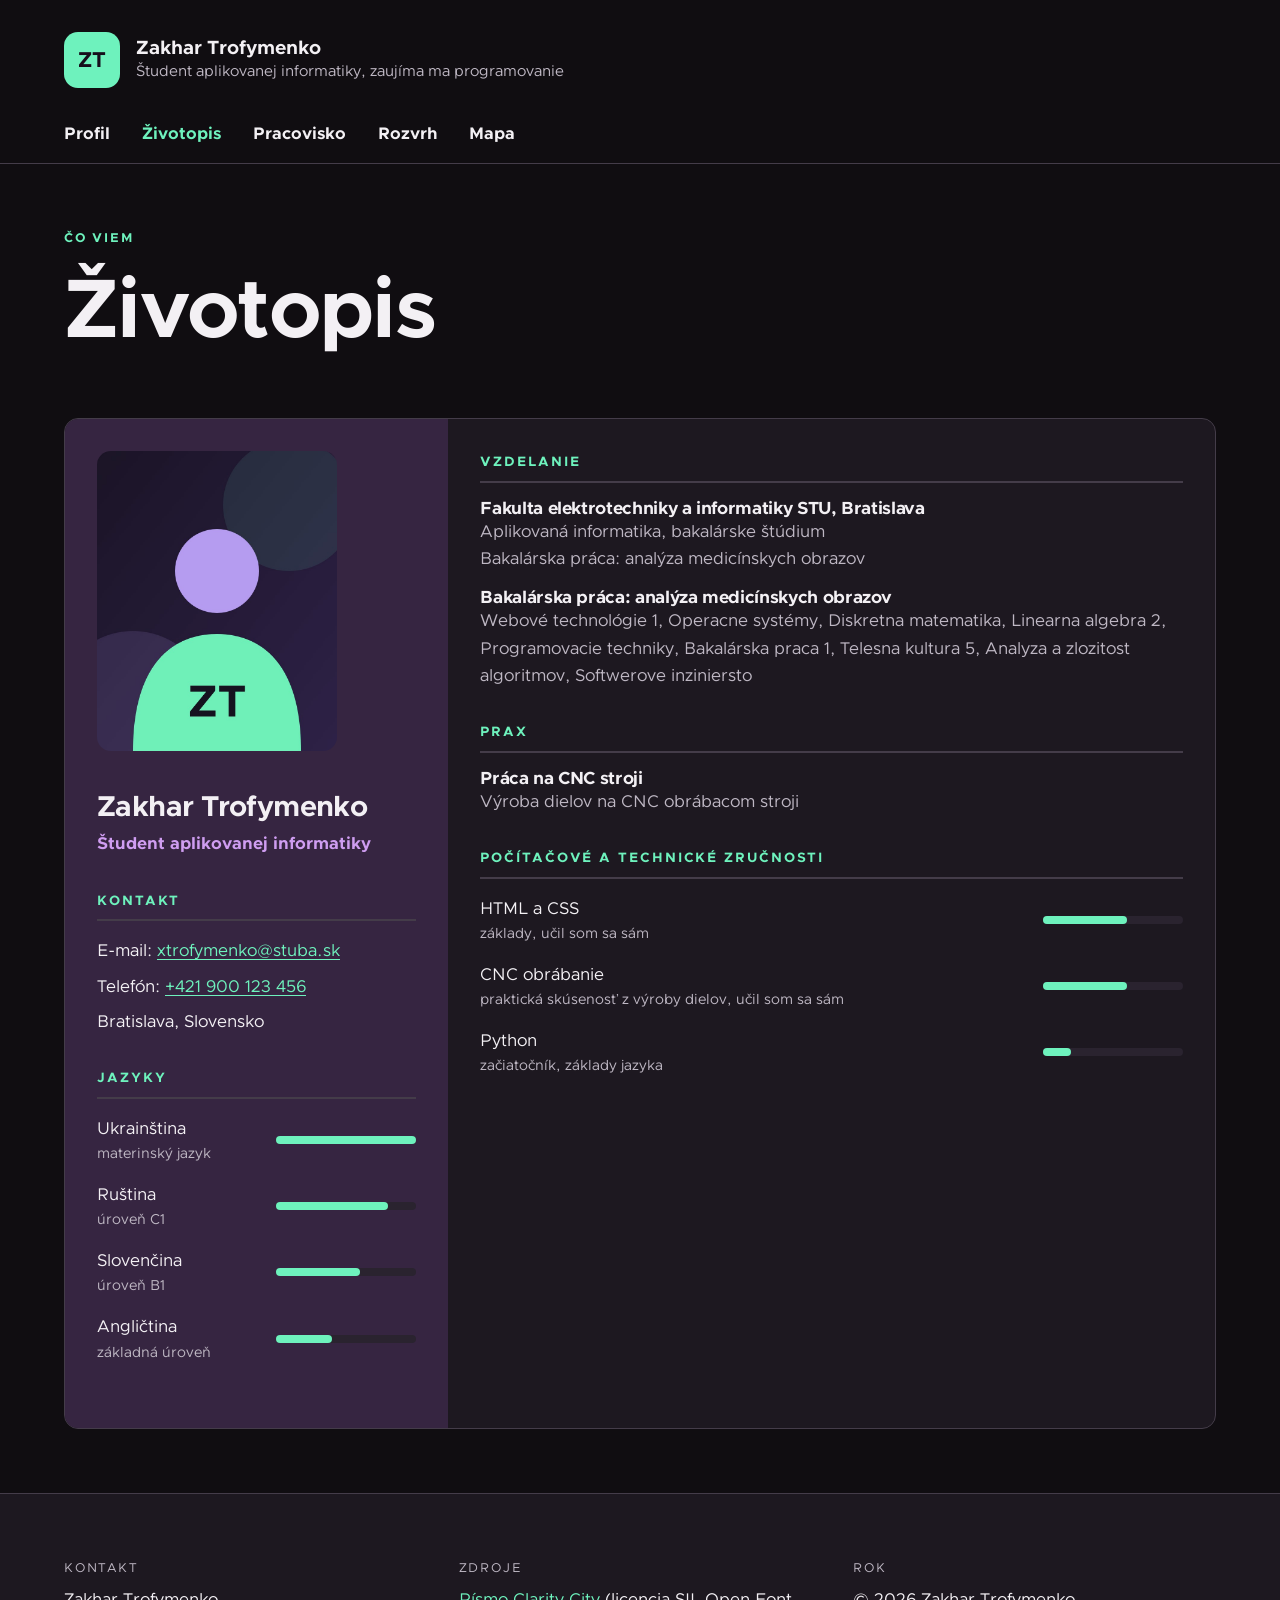
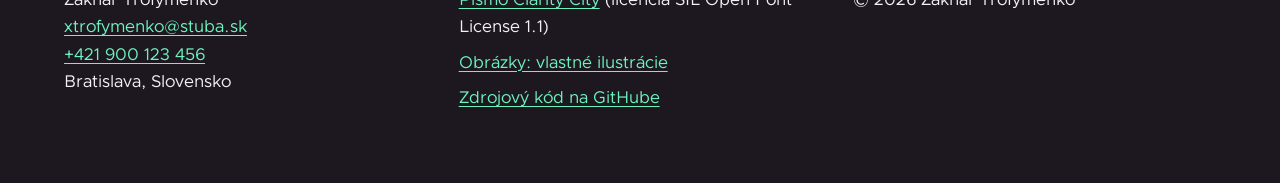
==== pages/cv.html @ 0d597a92 "Complete cv and styles" ====
<!DOCTYPE html>
<html lang="sk">
<head>
  <meta charset="UTF-8">
  <meta name="viewport" content="width=device-width, initial-scale=1.0">
  <title>Životopis | Zakhar Trofymenko</title>
  <meta name="description" content="Môj životopis: štúdium aplikovanej informatiky na FEI STU, skúsenosť s CNC obrábaním a zručnosti v HTML, CSS a Pythone.">
  <meta property="og:title" content="Životopis | Zakhar Trofymenko">
  <meta property="og:description" content="Môj životopis: štúdium aplikovanej informatiky na FEI STU, skúsenosť s CNC obrábaním a zručnosti v HTML, CSS a Pythone.">
  <meta property="og:image" content="../img/me.jpg">
  <link rel="icon" href="../favicon.ico">
  <link rel="stylesheet" href="../css/styles.css">
</head>
<body>
    <header class="header">
    <div class="container header__inner">
      <a href="../index.html" class="header__logo">ZT</a>
      <div>
        <p class="header__name">Zakhar Trofymenko</p>
        <p class="header__slogan">Študent aplikovanej informatiky, zaujíma ma programovanie</p>
      </div>
    </div>
  </header>
  <nav class="nav">
    <div class="container">
      <ul class="nav__list">
        <li class="nav__item">
          <a href="../index.html" class="nav__link">Profil</a>
        </li>
        <li class="nav__item">
          <a href="./pages/cv.html" class="nav__link" aria-current="page">Životopis</a>
        </li>
        <li class="nav__item">
          <a href="./pages/workspace.html" class="nav__link">Pracovisko</a>
        </li>
        <li class="nav__item">
          <a href="./pages/schedule.html" class="nav__link">Rozvrh</a>
        </li>
        <li class="nav__item">
          <a href="./pages/map.html" class="nav__link">Mapa</a>
        </li>
      </ul>
    </div>
  </nav>
  <main class="main">
    <div class="container">
      <div class="page-intro">
        <p class="eyebrow">Čo viem</p>
        <h1 class="page-title">Životopis</h1>
      </div>
      <section class="cv">
        <aside class="cv__side">
          <img src="../img/me.jpg" alt="Portrét Zakhara Trofymenka" class="cv__photo" width="800" height="1000">
          <h2 class="cv__name">Zakhar Trofymenko</h2>
          <p class="cv__role">Študent aplikovanej informatiky</p>
          <div class="cv__block">
            <p class="cv__heading eyebrow">Kontakt</p>
            <address class="cv__contact">
              <p>E-mail: <a href="mailto:xtrofymenko@stuba.sk">xtrofymenko@stuba.sk</a></p>
              <p>Telefón: <a href="tel:+421900123456">+421 900 123 456</a></p>
              <p>Bratislava, Slovensko</p>
            </address>
          </div>
          <div class="cv__block">
            <p class="cv__heading eyebrow">Jazyky</p>
            <div class="skill">
              <p class="skill__name">
                Ukrainština
                <span class="skill__note">materinský jazyk</span>
              </p>
              <div class="skill__bar level-5"></div>
            </div>
            <div class="skill">
              <p class="skill__name">
                Ruština
                <span class="skill__note">úroveň C1</span>
              </p>
              <div class="skill__bar level-4"></div>
            </div>
            <div class="skill">
              <p class="skill__name">
                Slovenčina
                <span class="skill__note">úroveň B1</span>
              </p>
              <div class="skill__bar level-3"></div>
            </div>
            <div class="skill">
              <p class="skill__name">
                Angličtina
                <span class="skill__note">základná úroveň</span>
              </p>
              <div class="skill__bar level-2"></div>
            </div>
          </div>
        </aside>
        <div class="cv__content">
          <div class="cv__block">
            <p class="cv__heading eyebrow">Vzdelanie</p>
            <div class="cv__entry">
              <h3 class="cv__entry-title">Fakulta elektrotechniky a informatiky STU, Bratislava</h3>
              <p class="cv__entry-meta">Aplikovaná informatika, bakalárske štúdium</p>
              <p class="cv__entry-meta">Bakalárska práca: analýza medicínskych obrazov</p>
            </div>
            <div class="cv__entry">
              <h3 class="cv__entry-title">Bakalárska práca: analýza medicínskych obrazov</h3>
              <p class="cv__entry-meta">Webové technológie 1, Operacne systémy, Diskretna matematika, Linearna algebra 2, Programovacie techniky, Bakalárska praca 1, Telesna kultura 5, Analyza a zlozitost algoritmov, Softwerove inziniersto</p>
            </div>
          </div>
          <div class="cv__block">
            <p class="cv__heading eyebrow">Prax</p>
            <div class="cv__entry">
              <h3 class="cv__entry-title">Práca na CNC stroji</h3>
              <p class="cv__entry-meta">Výroba dielov na CNC obrábacom stroji</p>
            </div>
          </div>
          <div class="cv__block">
            <p class="cv__heading eyebrow">Počítačové a technické zručnosti</p>
            <div class="skill">
              <p class="skill__name">
                HTML a CSS
                <span class="skill__note">základy, učil som sa sám</span>
              </p>
              <div class="skill__bar level-3"></div>
            </div>
            <div class="skill">
              <p class="skill__name">
                CNC obrábanie
                <span class="skill__note">praktická skúsenosť z výroby dielov, učil som sa sám</span>
              </p>
              <div class="skill__bar level-3"></div>
            </div>
            <div class="skill">
              <p class="skill__name">
                Python
                <span class="skill__note">začiatočník, základy jazyka</span>
              </p>
              <div class="skill__bar level-1"></div>
            </div>
          </div>
        </div>

      </section>
    </div>
  </main>
  <footer class="footer">
    <address class="footer__address container">
      <div>
        <p class="footer__title">Kontakt</p>
        <p>Zakhar Trofymenko</p>
        <a href="mailto:xtrofymenko@stuba.sk">xtrofymenko@stuba.sk</a>
        <a href="tel:+421900123456">+421 900 123 456</a>
        <p>Bratislava, Slovensko</p>
      </div>
      <div>
        <p class="footer__title">Zdroje</p>
        <ul class="footer__list">
          <li>
            <a href="https://fonts.google.com/specimen/Clarity+City" target="_blank" rel="noopener noreferrer">Písmo Clarity City</a> (licencia SIL Open Font License 1.1)
          </li>
          <li>
            <a href="https://github.com/ZaharTrofym/webte-zadanie1/tree/main/img" target="_blank" rel="noopener noreferrer">Obrázky: vlastné ilustrácie</a>
          </li>
          <li>
            <a href="https://github.com/ZaharTrofym/webte-zadanie1" target="_blank" rel="noopener noreferrer">Zdrojový kód na GitHube</a>
          </li>
        </ul> 
      </div>
      <div>
        <p class="footer__title">Rok</p>
        <p>© 2026 Zakhar Trofymenko</p>
      </div>
    </address>
  </footer>
</body>
</html>
---- css/styles.css ----
@font-face {
  font-family: "Clarity City";
  src: url("../fonts/clarity-city-v3-400.woff2") format("woff2");
  font-weight: 400;
  font-display: swap;
  unicode-range: U+0000-00FF, U+0131, U+0152-0153, U+02BB-02BC, U+02C6, U+02DA, U+02DC, U+2000-206F, U+20AC, U+2122, U+2191, U+2193, U+2212, U+2215, U+FEFF, U+FFFD;
}

@font-face {
  font-family: "Clarity City";
  src: url("../fonts/clarity-city-v3-700.woff2") format("woff2");
  font-weight: 700;
  font-display: swap;
  unicode-range: U+0000-00FF, U+0131, U+0152-0153, U+02BB-02BC, U+02C6, U+02DA, U+02DC, U+2000-206F, U+20AC, U+2122, U+2191, U+2193, U+2212, U+2215, U+FEFF, U+FFFD;
}

@font-face {
  font-family: "Clarity City";
  src: url("../fonts/clarity-city-v3-latin-ext-regular.woff2") format("woff2");
  font-weight: 400;
  font-display: swap;
  unicode-range: U+0100-02BA, U+02BD-02C5, U+02C7-02CC, U+02CE-02D7, U+02DD-02FF, U+0304, U+0308, U+0329, U+1D00-1DBF, U+1E00-1E9F, U+1EF2-1EFF, U+2020, U+20A0-20AB, U+20AD-20C0, U+2113, U+2C60-2C7F, U+A720-A7FF;
}

@font-face {
  font-family: "Clarity City";
  src: url("../fonts/clarity-city-v3-latin-ext-700.woff2") format("woff2");
  font-weight: 700;
  font-display: swap;
  unicode-range: U+0100-02BA, U+02BD-02C5, U+02C7-02CC, U+02CE-02D7, U+02DD-02FF, U+0304, U+0308, U+0329, U+1D00-1DBF, U+1E00-1E9F, U+1EF2-1EFF, U+2020, U+20A0-20AB, U+20AD-20C0, U+2113, U+2C60-2C7F, U+A720-A7FF;
}

:root {
  --hue: 276;
  --hue-primary: 156;
  --hue-accent: 15;

  --color-bg: hsl(var(--hue), 14%, 6%);
  --color-surface: hsl(var(--hue), 13%, 11%);
  --color-surface-alt: hsl(var(--hue), 14%, 16%);
  --color-surface-brand: hsl(var(--hue), 28%, 20%);
  --color-border: hsl(var(--hue), 10%, 26%);
  --color-text: hsl(var(--hue), 14%, 95%);
  --color-muted: hsl(var(--hue), 9%, 74%);

  --color-primary: hsl(var(--hue-primary), 83%, 69%);
  --color-primary-soft: hsla(var(--hue-primary), 83%, 69%, 0.14);
  --color-secondary: hsl(var(--hue), 75%, 78%);
  --color-secondary-soft: hsla(var(--hue), 75%, 78%, 0.16);
  --color-accent: hsl(var(--hue-accent), 90%, 68%);
  --color-accent-soft: hsla(var(--hue-accent), 90%, 68%, 0.16);
  --color-on-primary: hsl(var(--hue), 30%, 8%);
  --color-overlay: hsla(var(--hue), 30%, 3%, 0.7);
  --shadow: 0 12px 32px hsla(var(--hue), 40%, 2%, 0.55);

  --radius: 14px;
  --radius-pill: 999px;
  --space: 16px;
  --space-sm: calc(var(--space) / 2);
  --space-lg: calc(var(--space) * 2);
  --space-xl: calc(var(--space) * 4);

  --gutter: clamp(16px, 5vw, 80px);
  --container-max: 1240px;
  --panel-height: 12rem;
}

*, *::before, *::after { box-sizing: border-box; }

body {
  font-family: "Clarity City", sans-serif;
  background: var(--color-bg);
  color: var(--color-text);
  margin: 0;
  line-height: 1.6;
  font-size: 1.0625rem;
  min-height: 100vh;
}

p, h1, h2, h3 {
  margin: 0;
}

h1, h2, h3 {
  font-weight: 700;
  line-height: 1.08;
  letter-spacing: -0.02em;
}

h1 {
  font-size: clamp(2.5rem, 7vw, 5.2rem);
}

h2 {
  font-size: clamp(1.5rem, 3vw, 2.1rem);
}

h3 {
  font-size: 1.2rem;
}

ul {
  list-style: none;
  margin: 0;
  padding: 0;
}

a {
  color: var(--color-primary);
  text-underline-offset: 0.2em;
  transition: 0.2s;
}

a:hover {
  color: var(--color-secondary);
}

address {
  font-style: normal;
}

img {
  height: auto;
}

:focus-visible {
  outline: 3px solid var(--color-secondary);
  outline-offset: 3px;
  border-radius: 4px;
}

.container {
  width: min(100% - 2 * var(--gutter), var(--container-max));
  margin-inline: auto;
}

.button {
  padding: 0.7rem 1.6rem;
  border: 2px solid var(--color-primary);
  border-radius: var(--radius-pill);
  font-size: 0.85rem;
  font-weight: 700;
  letter-spacing: 0.08em;
  text-transform: uppercase;
  text-decoration: none;
  color: var(--color-text);
  transition: 0.3s;
}

.button:hover {
  background: var(--color-primary);
  color: var(--color-on-primary);
  box-shadow: 0 0 30px -10px var(--color-primary);
  transform: translateY(-2px);
}

.button--filled {
  background: var(--color-primary);
  color: var(--color-on-primary);
}

.button--filled:hover {
  color: var(--color-text);
  background: none;
}

.header {
  padding-block: var(--space-lg) var(--space);
}

.header__inner {
  display: flex;
  align-items: center;
  gap: var(--space);
}

.header__logo {
  display: grid;
  width: 56px;
  height: 56px;
  background: var(--color-primary);
  border-radius: var(--radius);
  place-items: center;
  font-size: 1.35rem;
  font-weight: 700;
  color: var(--color-on-primary);
  text-decoration: none;
  letter-spacing: -0.02em;
}

.header__logo:hover {
  color: var(--color-on-primary);
  transform: translateY(-2px);
  box-shadow: 0 0 30px -10px var(--color-primary);
}

.header__name {
  font-size: 1.2rem;
  font-weight: 700;
  line-height: 1.2;
}

.header__slogan {
  font-size: 0.95rem;
  color: var(--color-muted);
}

.nav {
  padding-block: var(--space);
  font-size: 1.05rem;
  font-weight: 700;
  border-bottom: 1px solid var(--color-border);
}

.nav__list {
  display: flex;
  gap: var(--space-lg);
}

.nav__link {
  color: var(--color-text);
  text-decoration: none;
}

.nav__link[aria-current="page"] {
  color: var(--color-primary);
}


.main {
  padding-block: var(--space-xl);
}

.profile {
  display: flow-root;
}

.profile__image {
  max-width: 300px;
  border-radius: var(--radius);
  border: 1px solid var(--color-border);
  float: left;
  margin: 0 var(--space-lg) var(--space) 0;
}

.eyebrow {
  font-size: 0.8rem;
  letter-spacing: 0.14em; 
  font-weight: 700;
  text-transform: uppercase;
  color: var(--color-primary);
  margin-bottom: var(--space);
}

.profile__title {
  font-size: clamp(2.2rem, 5.5vw, 4.2rem);
}

.page-title {
  margin-bottom: var(--space);
}

.profile__lead {
  font-size: clamp(1.1rem, 2vw, 1.45rem);
  color: var(--color-muted);
  margin-top: var(--space);
}

.profile__intro p:last-child {
  margin-top: var(--space);
}

.profile__buttons {
  display: flex;
  gap: var(--space);
  margin-top: var(--space-lg);
}

.key-things {
  margin-top: var(--space-xl);
}

.key-things__list {
  display: grid;
  gap: var(--space);
  margin-top: var(--space-lg);
  grid-template-columns: repeat(auto-fit, minmax(240px, 1fr));
}

.key-things__item {
  padding: var(--space-lg);
  border: 1px solid var(--color-border);
  border-radius: var(--radius);
  background: var(--color-surface);
  transition: 0.3s;
}

.key-things__item:hover {
  border-color: var(--color-primary);
  transform: translateY(-2px);
  box-shadow: 0 0 30px -10px var(--color-primary);
}

.key-things__name {
  margin-bottom: var(--space-sm);
  font-size: 1.3rem;
  font-weight: 700;
  letter-spacing: revert;
  line-height: revert;
}

.key-things__text {
  color: var(--color-muted);
}

.quote {
  position: relative;
  margin-top: var(--space-xl);
  padding: var(--space-lg) var(--space-lg) var(--space-lg) calc(var(--space-xl) + var(--space));
  border-left: 4px solid var(--color-primary);
  border-radius: 0 var(--radius) var(--radius) 0;
  background: var(--color-primary-soft);
}

.quote::before {
  content: "\201C";
  position: absolute;
  top: 0;
  left: var(--space);
  font-size: 5rem;
  line-height: 1;
  color: var(--color-primary);
}

.quote p:first-child {
  font-size: clamp(1.3rem, 3vw, 1.9rem);
  font-weight: 700;
  line-height: 1.25;
  letter-spacing: -0.01em;
}

.quote p:last-child {
  margin-top: var(--space-sm);
  color: var(--color-muted);
  font-size: 0.85rem;
  letter-spacing: 0.14em;
  text-transform: uppercase;
}

.footer {
  padding-block: var(--space-xl);
  border-top: 1px solid var(--color-border);
  background: var(--color-surface);
}

.footer__address {
  display: grid;
  grid-template-columns: repeat(auto-fit, minmax(240px, 1fr));
  gap: var(--space-lg);
}

.footer__title {
  font-size: 0.8rem;
  letter-spacing: 0.14em;
  text-transform: uppercase;
  color: var(--color-muted);
  margin-bottom: var(--space-sm);
}

.footer__address div {
  display: flex;
  flex-direction: column;
  align-items: flex-start;
}

.footer__list li {
  margin-bottom: var(--space-sm);
}

@media (max-width: 600px) {
  .nav__list,
  .profile__buttons {
    flex-wrap: wrap;
  }

  .profile__image {
    float: none;
    display: block;
    margin: 0 0 var(--space);
  }
}

.page-intro {
  margin-bottom: var(--space-xl);
}

.cv {
  display: grid;
  grid-template-columns: minmax(260px, 1fr) 2fr;
  background: var(--color-surface);
  overflow: hidden;
  border: 1px solid var(--color-border);
  border-radius: var(--radius);
}

.cv__side {
  background-color: var(--color-surface-brand);
  padding: var(--space-lg);
}

.cv__photo {
  width: 100%;
  max-width: 240px;
  border-radius: var(--radius);
  margin-bottom: var(--space-lg);
}

.cv__name {
  font-size: 1.8rem;
  margin-bottom: var(--space-sm);
}

.cv__role {
  color: var(--color-secondary);
  font-weight: 700;
  margin-bottom: var(--space-lg);
}

.cv__block {
  margin-bottom: var(--space-lg);
}

.cv__heading {
  padding-bottom: var(--space-sm);
  border-bottom: 2px solid var(--color-border);
  font-size: 0.85rem;
  margin-bottom: var(--space);
}

.cv__contact p {
  margin-bottom: var(--space-sm);
}

.skill {
  display: flex;
  align-items: center;
  justify-content: space-between;
  gap: var(--space);
  margin-bottom: var(--space);
}

.skill__note {
  display: block;
  color: var(--color-muted);
  font-size: 0.9rem;
}

.skill__bar {
  position: relative;
  width: 140px;
  height: 8px;
  border-radius: var(--radius-pill);
  background: var(--color-surface-alt);
}

.skill__bar::after {
  content: "";
  position: absolute;
  inset: 0 auto 0 0;
  border-radius: inherit;
  background: var(--color-primary);
}

.level-1::after {
  width: 20%;
}

.level-2::after {
  width: 40%;
}

.level-3::after {
  width: 60%;
}

.level-4::after {
  width: 80%;
}

.level-5::after {
  width: 100%;
}

.cv__content {
  padding: var(--space-lg);
}

.cv__entry {
  margin-bottom: var(--space);
}

.cv__entry-title {
  font-size: 1.1rem;
}

.cv__entry-meta {
  color: var(--color-muted);
}
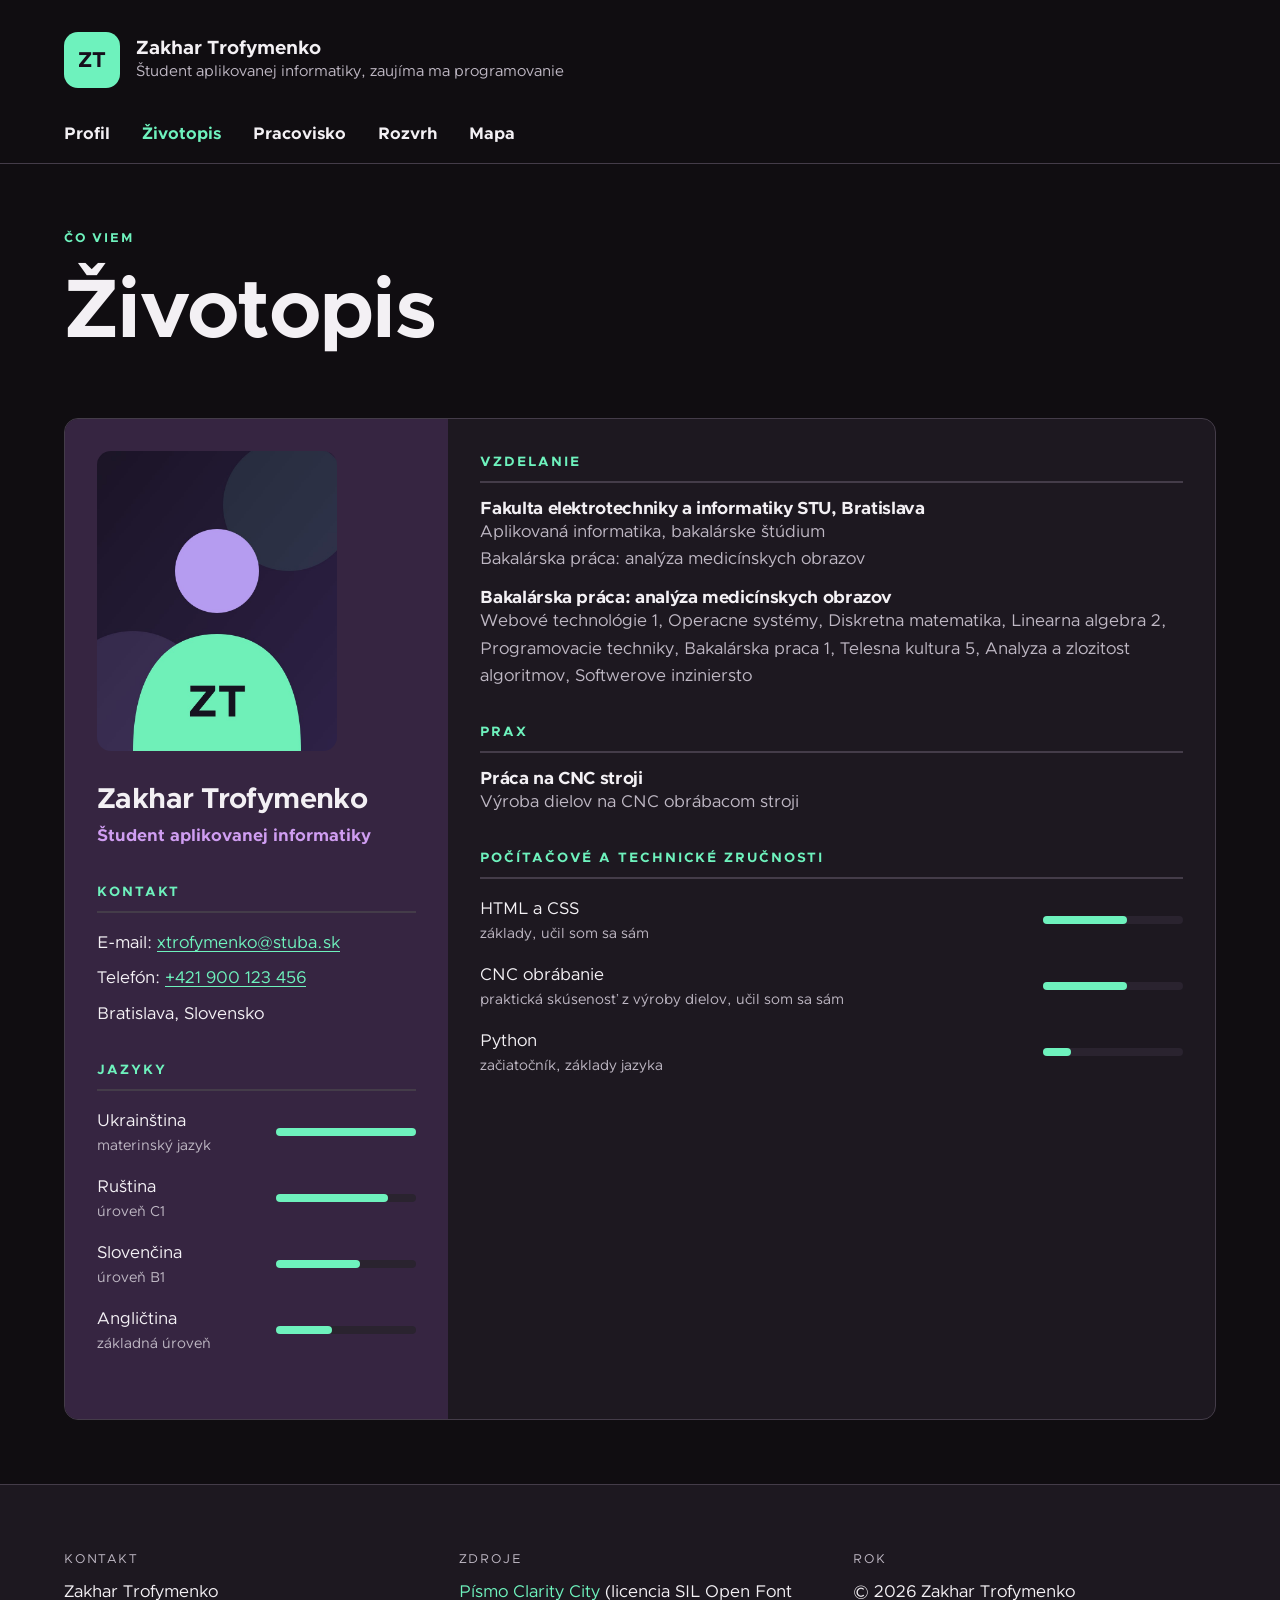
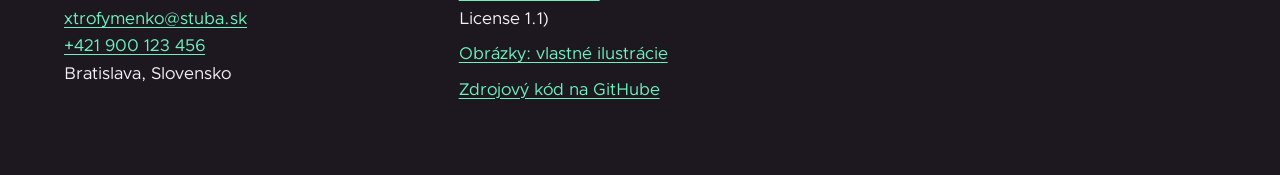
==== commit f4ac9659: "Fixes in cv and created workspace" ====
--- a/pages/cv.html
+++ b/pages/cv.html
@@ -12,7 +12,7 @@
   <link rel="stylesheet" href="../css/styles.css">
 </head>
 <body>
-    <header class="header">
+  <header class="header">
     <div class="container header__inner">
       <a href="../index.html" class="header__logo">ZT</a>
       <div>
--- a/css/styles.css
+++ b/css/styles.css
@@ -77,7 +77,7 @@
   min-height: 100vh;
 }
 
-p, h1, h2, h3 {
+p, h1, f, h3 {
   margin: 0;
 }
 
@@ -120,6 +120,8 @@
 }
 
 img {
+  display: block;
+  max-width: 100%;
   height: auto;
 }
 
@@ -260,9 +262,14 @@
   margin-bottom: var(--space);
 }
 
+.lead {
+  max-width: 46rem;
+  font-size: clamp(1.1rem, 2vw, 1.45rem);
+  color: var(--color-muted);
+}
+
 .profile__lead {
-  font-size: clamp(1.1rem, 2vw, 1.45rem);
-  color: var(--color-muted);
+  max-width: none;
   margin-top: var(--space);
 }
 
@@ -505,4 +512,14 @@
 
 .cv__entry-meta {
   color: var(--color-muted);
+}
+
+.workspace__stage {
+  width: 100%;
+  border-radius: var(--radius);
+  border: 1px solid var(--color-border);
+  overflow: hidden;
+}
+
+.workspace__image {
 }
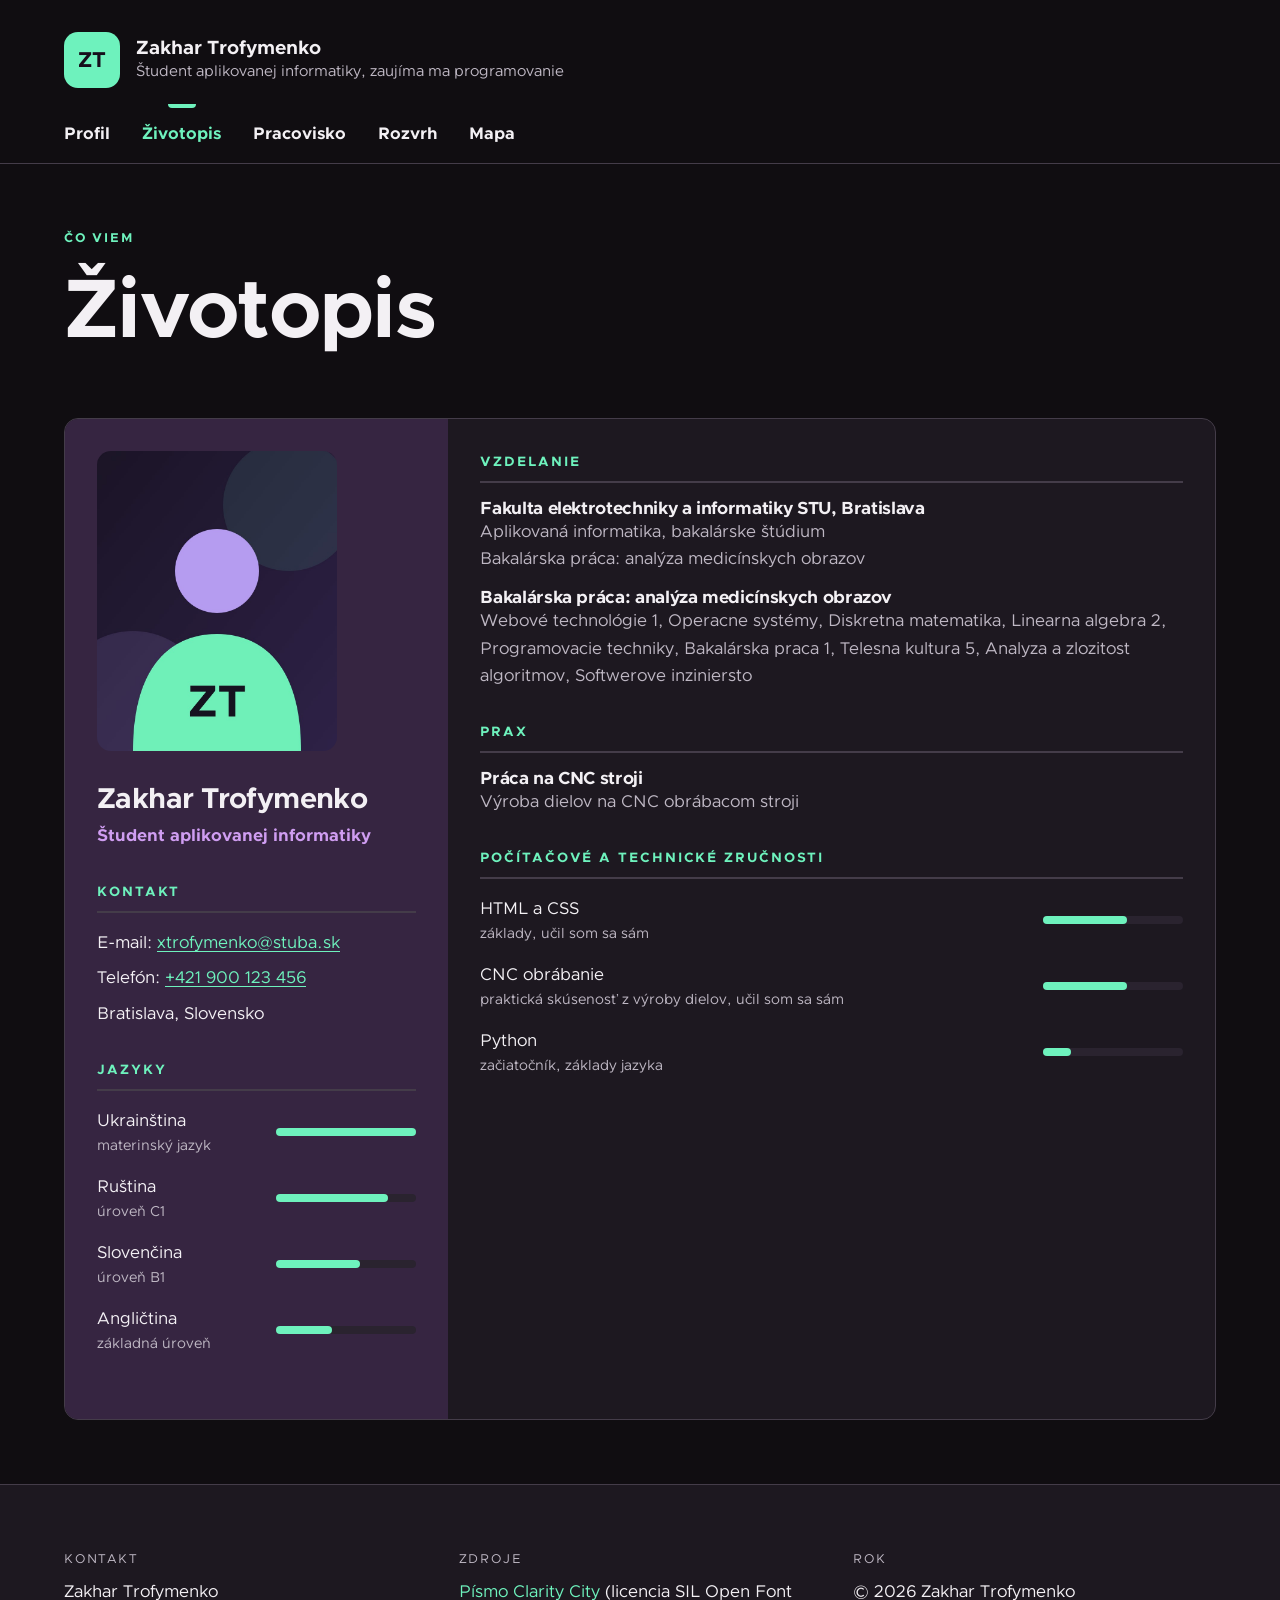
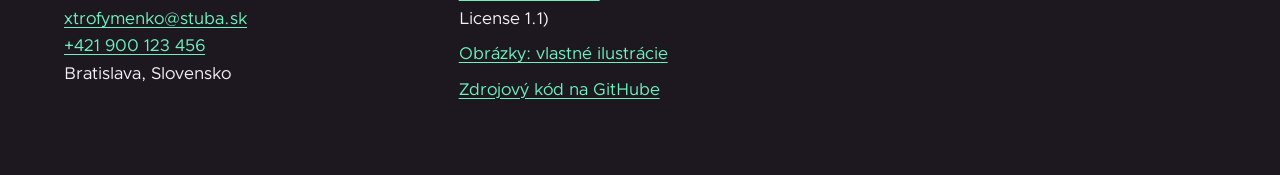
==== commit 34adc5cd: "Added map and schedule and some fixes" ====
--- a/pages/cv.html
+++ b/pages/cv.html
@@ -28,16 +28,16 @@
           <a href="../index.html" class="nav__link">Profil</a>
         </li>
         <li class="nav__item">
-          <a href="./pages/cv.html" class="nav__link" aria-current="page">Životopis</a>
+          <a href="./cv.html" class="nav__link" aria-current="page">Životopis</a>
         </li>
         <li class="nav__item">
-          <a href="./pages/workspace.html" class="nav__link">Pracovisko</a>
+          <a href="./workspace.html" class="nav__link">Pracovisko</a>
         </li>
         <li class="nav__item">
-          <a href="./pages/schedule.html" class="nav__link">Rozvrh</a>
+          <a href="./schedule.html" class="nav__link">Rozvrh</a>
         </li>
         <li class="nav__item">
-          <a href="./pages/map.html" class="nav__link">Mapa</a>
+          <a href="./map.html" class="nav__link">Mapa</a>
         </li>
       </ul>
     </div>
--- a/css/styles.css
+++ b/css/styles.css
@@ -208,9 +208,6 @@
 }
 
 .nav {
-  padding-block: var(--space);
-  font-size: 1.05rem;
-  font-weight: 700;
   border-bottom: 1px solid var(--color-border);
 }
 
@@ -220,8 +217,28 @@
 }
 
 .nav__link {
+  display: inline-block;
   color: var(--color-text);
   text-decoration: none;
+  position: relative;
+  padding-block: var(--space);
+  font-size: 1.05rem;
+  font-weight: 700;
+} 
+
+.nav__link::before {
+  content: "";
+  position: absolute;
+  top: 0;
+  left: 50%;
+  width: 28px;
+  height: 4px;
+  border-radius: 0 0 4px 4px;
+}
+
+.nav__link[aria-current="page"]::before {
+  background: var(--color-primary);
+  transform: translateX(-50%);
 }
 
 .nav__link[aria-current="page"] {
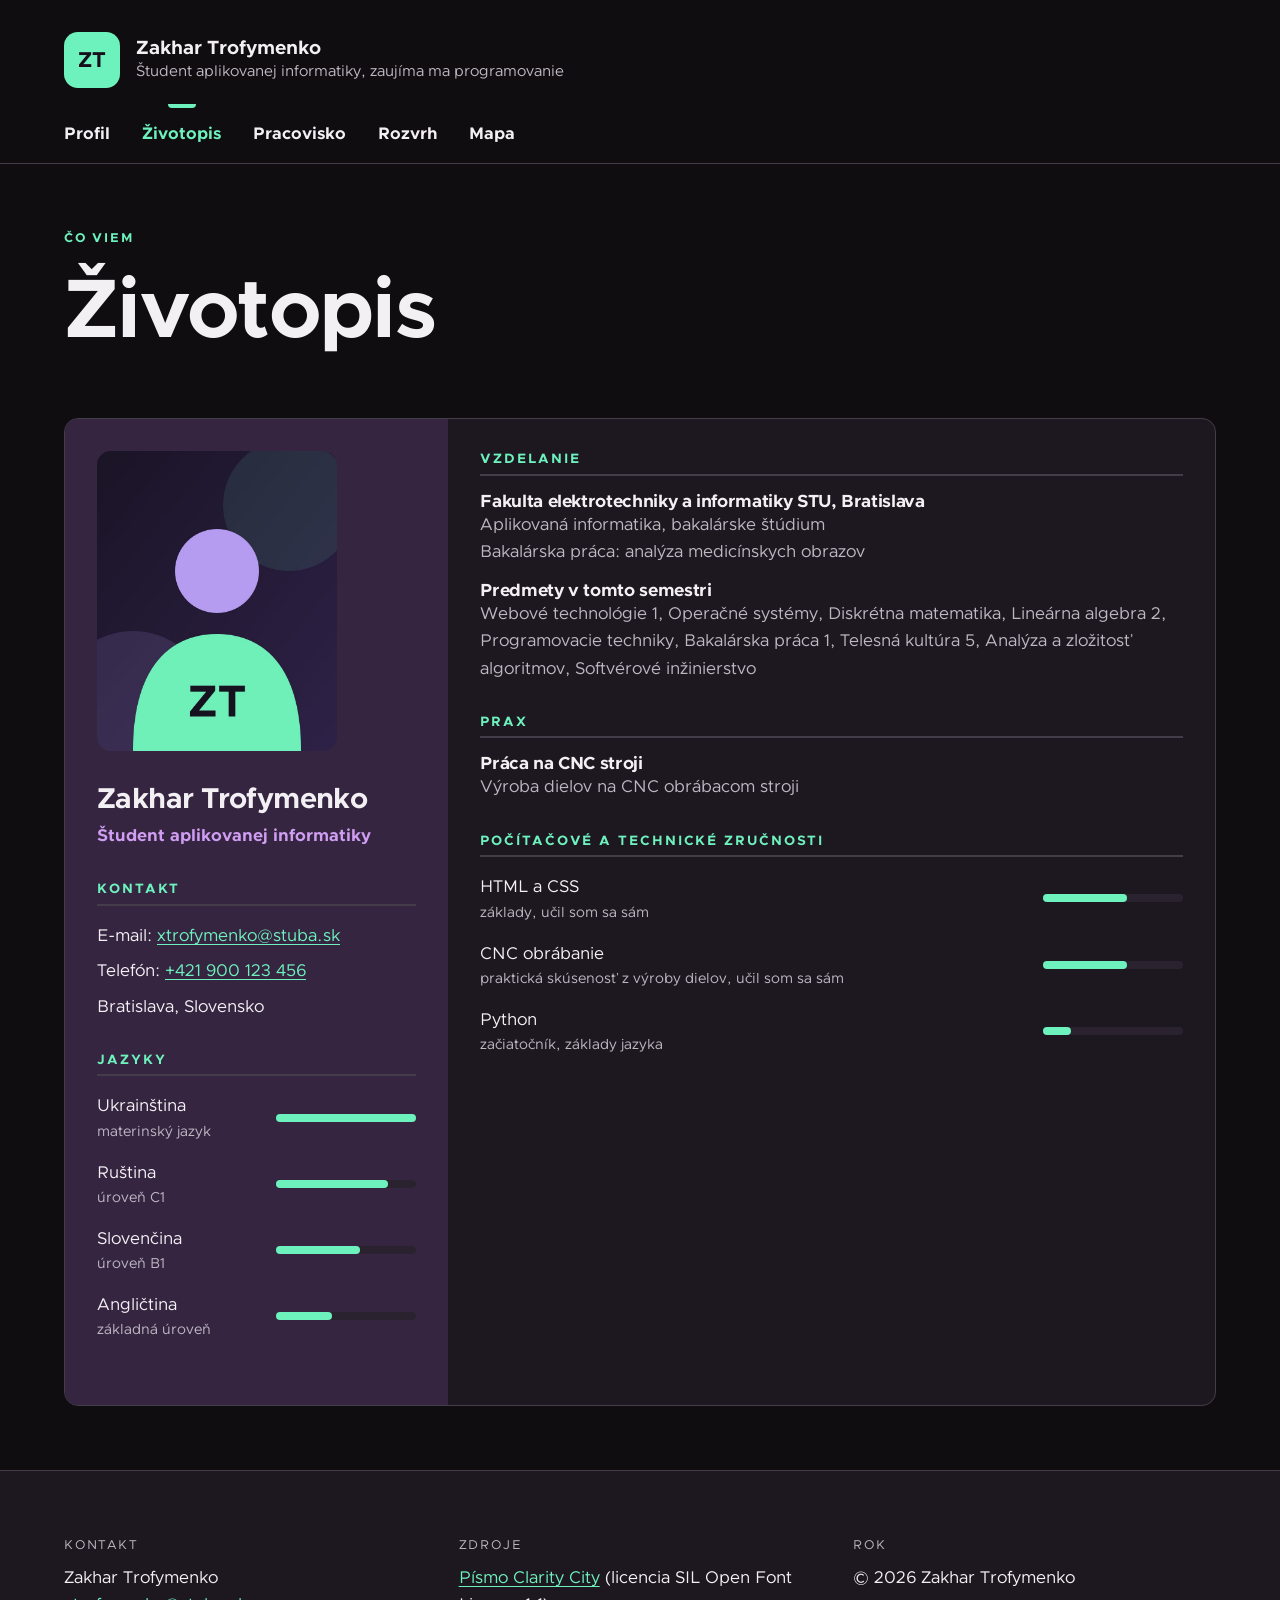
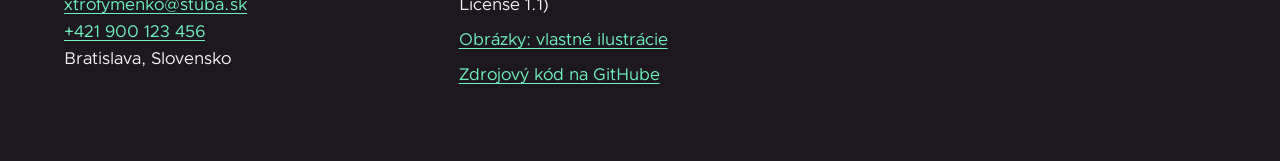
==== commit a9970414: "Added id nav-list and some fixes in cv and styles, added alts in cv" ====
--- a/pages/cv.html
+++ b/pages/cv.html
@@ -23,7 +23,10 @@
   </header>
   <nav class="nav">
     <div class="container">
-      <ul class="nav__list">
+      <button class="nav__toggle" type="button" aria-expanded="false" aria-controls="nav-list">
+        <span class="nav__toggle-icon"></span>
+        Menu</button>
+      <ul class="nav__list" id="nav-list">
         <li class="nav__item">
           <a href="../index.html" class="nav__link">Profil</a>
         </li>
@@ -50,11 +53,11 @@
       </div>
       <section class="cv">
         <aside class="cv__side">
-          <img src="../img/me.jpg" alt="Portrét Zakhara Trofymenka" class="cv__photo" width="800" height="1000">
+          <img src="../img/me.jpg" alt="Portrét Zakhara Trofymenka" class="cv__photo" width="800" height="1000" loading="lazy">
           <h2 class="cv__name">Zakhar Trofymenko</h2>
           <p class="cv__role">Študent aplikovanej informatiky</p>
           <div class="cv__block">
-            <p class="cv__heading eyebrow">Kontakt</p>
+            <h2 class="cv__heading eyebrow">Kontakt</h2>
             <address class="cv__contact">
               <p>E-mail: <a href="mailto:xtrofymenko@stuba.sk">xtrofymenko@stuba.sk</a></p>
               <p>Telefón: <a href="tel:+421900123456">+421 900 123 456</a></p>
@@ -62,83 +65,82 @@
             </address>
           </div>
           <div class="cv__block">
-            <p class="cv__heading eyebrow">Jazyky</p>
+            <h2 class="cv__heading eyebrow">Jazyky</h2>
             <div class="skill">
               <p class="skill__name">
                 Ukrainština
                 <span class="skill__note">materinský jazyk</span>
               </p>
-              <div class="skill__bar level-5"></div>
+              <div class="skill__bar level-5" role="img" aria-label="Úroveň 5 z 5"></div>
             </div>
             <div class="skill">
               <p class="skill__name">
                 Ruština
                 <span class="skill__note">úroveň C1</span>
               </p>
-              <div class="skill__bar level-4"></div>
+              <div class="skill__bar level-4" role="img" aria-label="Úroveň 4 z 5"></div>
             </div>
             <div class="skill">
               <p class="skill__name">
                 Slovenčina
                 <span class="skill__note">úroveň B1</span>
               </p>
-              <div class="skill__bar level-3"></div>
+              <div class="skill__bar level-3" role="img" aria-label="Úroveň 3 z 5"></div>
             </div>
             <div class="skill">
               <p class="skill__name">
                 Angličtina
                 <span class="skill__note">základná úroveň</span>
               </p>
-              <div class="skill__bar level-2"></div>
+              <div class="skill__bar level-2" role="img" aria-label="Úroveň 2 z 5"></div>
             </div>
           </div>
         </aside>
         <div class="cv__content">
           <div class="cv__block">
-            <p class="cv__heading eyebrow">Vzdelanie</p>
+            <h2 class="cv__heading eyebrow">Vzdelanie</h2>
             <div class="cv__entry">
               <h3 class="cv__entry-title">Fakulta elektrotechniky a informatiky STU, Bratislava</h3>
               <p class="cv__entry-meta">Aplikovaná informatika, bakalárske štúdium</p>
               <p class="cv__entry-meta">Bakalárska práca: analýza medicínskych obrazov</p>
             </div>
             <div class="cv__entry">
-              <h3 class="cv__entry-title">Bakalárska práca: analýza medicínskych obrazov</h3>
-              <p class="cv__entry-meta">Webové technológie 1, Operacne systémy, Diskretna matematika, Linearna algebra 2, Programovacie techniky, Bakalárska praca 1, Telesna kultura 5, Analyza a zlozitost algoritmov, Softwerove inziniersto</p>
+              <h3 class="cv__entry-title">Predmety v tomto semestri</h3>
+              <p class="cv__entry-meta">Webové technológie 1, Operačné systémy, Diskrétna matematika, Lineárna algebra 2, Programovacie techniky, Bakalárska práca 1, Telesná kultúra 5, Analýza a zložitosť algoritmov, Softvérové inžinierstvo</p>
             </div>
           </div>
           <div class="cv__block">
-            <p class="cv__heading eyebrow">Prax</p>
+            <h2 class="cv__heading eyebrow">Prax</h2>
             <div class="cv__entry">
               <h3 class="cv__entry-title">Práca na CNC stroji</h3>
               <p class="cv__entry-meta">Výroba dielov na CNC obrábacom stroji</p>
             </div>
           </div>
           <div class="cv__block">
-            <p class="cv__heading eyebrow">Počítačové a technické zručnosti</p>
+            <h2 class="cv__heading eyebrow">Počítačové a technické zručnosti</h2>
             <div class="skill">
               <p class="skill__name">
                 HTML a CSS
                 <span class="skill__note">základy, učil som sa sám</span>
               </p>
-              <div class="skill__bar level-3"></div>
+              <div class="skill__bar level-3" role="img" aria-label="Úroveň 3 z 5"></div>
             </div>
             <div class="skill">
               <p class="skill__name">
                 CNC obrábanie
                 <span class="skill__note">praktická skúsenosť z výroby dielov, učil som sa sám</span>
               </p>
-              <div class="skill__bar level-3"></div>
+              <div class="skill__bar level-3"  role="img" aria-label="Úroveň 3 z 5"></div>
             </div>
             <div class="skill">
               <p class="skill__name">
                 Python
                 <span class="skill__note">začiatočník, základy jazyka</span>
               </p>
-              <div class="skill__bar level-1"></div>
+              <div class="skill__bar level-1" role="img" aria-label="Úroveň 1 z 5"></div>
             </div>
           </div>
         </div>
-
       </section>
     </div>
   </main>
@@ -171,5 +173,6 @@
       </div>
     </address>
   </footer>
+  <script src="../js/script.js"></script>
 </body>
 </html>
--- a/css/styles.css
+++ b/css/styles.css
@@ -77,7 +77,7 @@
   min-height: 100vh;
 }
 
-p, h1, f, h3 {
+p, h1, h2, h3 {
   margin: 0;
 }
 
@@ -93,6 +93,7 @@
 
 h2 {
   font-size: clamp(1.5rem, 3vw, 2.1rem);
+  line-height: 1.08;
 }
 
 h3 {
@@ -208,7 +209,15 @@
 }
 
 .nav {
+  position: sticky;
+  top: 0;
+  z-index: 50;
+  background: var(--color-bg);
   border-bottom: 1px solid var(--color-border);
+}
+
+.nav__toggle {
+  display: none;
 }
 
 .nav__list {
@@ -234,11 +243,15 @@
   width: 28px;
   height: 4px;
   border-radius: 0 0 4px 4px;
+  transform: translateX(-50%);
+}
+
+.nav__link:hover::before {
+  background: var(--color-border);
 }
 
 .nav__link[aria-current="page"]::before {
   background: var(--color-primary);
-  transform: translateX(-50%);
 }
 
 .nav__link[aria-current="page"] {
@@ -305,13 +318,14 @@
 }
 
 .key-things__list {
-  display: grid;
+  display: flex;
   gap: var(--space);
   margin-top: var(--space-lg);
-  grid-template-columns: repeat(auto-fit, minmax(240px, 1fr));
+  flex-wrap: wrap;
 }
 
 .key-things__item {
+  flex: 1 1 240px;
   padding: var(--space-lg);
   border: 1px solid var(--color-border);
   border-radius: var(--radius);
@@ -401,19 +415,6 @@
   margin-bottom: var(--space-sm);
 }
 
-@media (max-width: 600px) {
-  .nav__list,
-  .profile__buttons {
-    flex-wrap: wrap;
-  }
-
-  .profile__image {
-    float: none;
-    display: block;
-    margin: 0 0 var(--space);
-  }
-}
-
 .page-intro {
   margin-bottom: var(--space-xl);
 }
@@ -538,5 +539,119 @@
   overflow: hidden;
 }
 
-.workspace__image {
-}+@media (max-width: 768px) {
+  .header__slogan {
+    font-size: 0.85rem;
+  }
+
+  .nav__toggle {
+    display: inline-flex;
+    padding: 0;
+    margin: 0;
+    background: 0;
+    border: 0;
+    color: var(--color-text);
+    font-family: "Clarity City", sans-serif;
+    line-height: 1.6;
+    font-size: 1.0625rem;
+    font-weight: 700;
+    cursor: pointer;
+    min-height: 48px;
+    align-items: center;
+    gap: var(--space-sm);
+  }
+  
+  .nav__toggle-icon {
+    position: relative;
+  }
+
+  
+  .nav__toggle-icon::before, .nav__toggle-icon::after {
+    content: "";
+    position: absolute;
+    left: 0;
+  }
+  
+  .nav__toggle-icon::before {
+    top: -7px;
+  }
+
+  .nav__toggle-icon::after {
+    top: 7px;
+  }
+
+  .nav__toggle-icon, .nav__toggle-icon::before, .nav__toggle-icon::after {
+    display: block;
+    width: 22px;
+    height: 3px;
+    background: var(--color-primary);
+    border-radius: 2px;
+    transition: 0.2s;
+  }
+
+  .nav__list {
+    display: flex;
+    flex-direction: column;
+    flex-wrap: nowrap;
+    gap: 0;
+    max-height: 0;
+    overflow: hidden;
+    visibility: hidden;
+    transition: max-height 0.3s ease, visibility 0.3s;
+  }
+
+  .nav__list--open {
+    max-height: 400px;
+    visibility: visible;
+  }
+
+  .nav__toggle[aria-expanded="true"] .nav__toggle-icon {
+    background: transparent;
+  }
+
+  .nav__toggle[aria-expanded="true"] .nav__toggle-icon::before {
+    top: 0;
+    transform: rotate(135deg);
+  }
+
+  .nav__toggle[aria-expanded="true"] .nav__toggle-icon::after {
+    top: 0;
+    transform: rotate(-135deg);
+  }
+
+  .profile__buttons {
+    flex-wrap: wrap;
+  }
+
+  .nav__link {
+    padding: var(--space-sm) 0 var(--space-sm) var(--space);
+  }
+
+  .nav__link::before {
+    top: 50%;
+    left: 0;
+    width: 4px;
+    height: 24px;
+    border-radius: 0 4px 4px 0;
+    transform: translateY(-50%);
+  }
+
+  .profile__image {
+    float: none;
+    width: 120px;
+    margin: 0 0 var(--space);
+  }
+
+  .cv {
+    grid-template-columns: 1fr;
+  }
+}
+
+/* @media (prefers-reduced-motion: reduce) {
+  *,
+  *::before,
+  *::after {
+    transition: none !important;
+    animation: none !important;
+  }
+} */
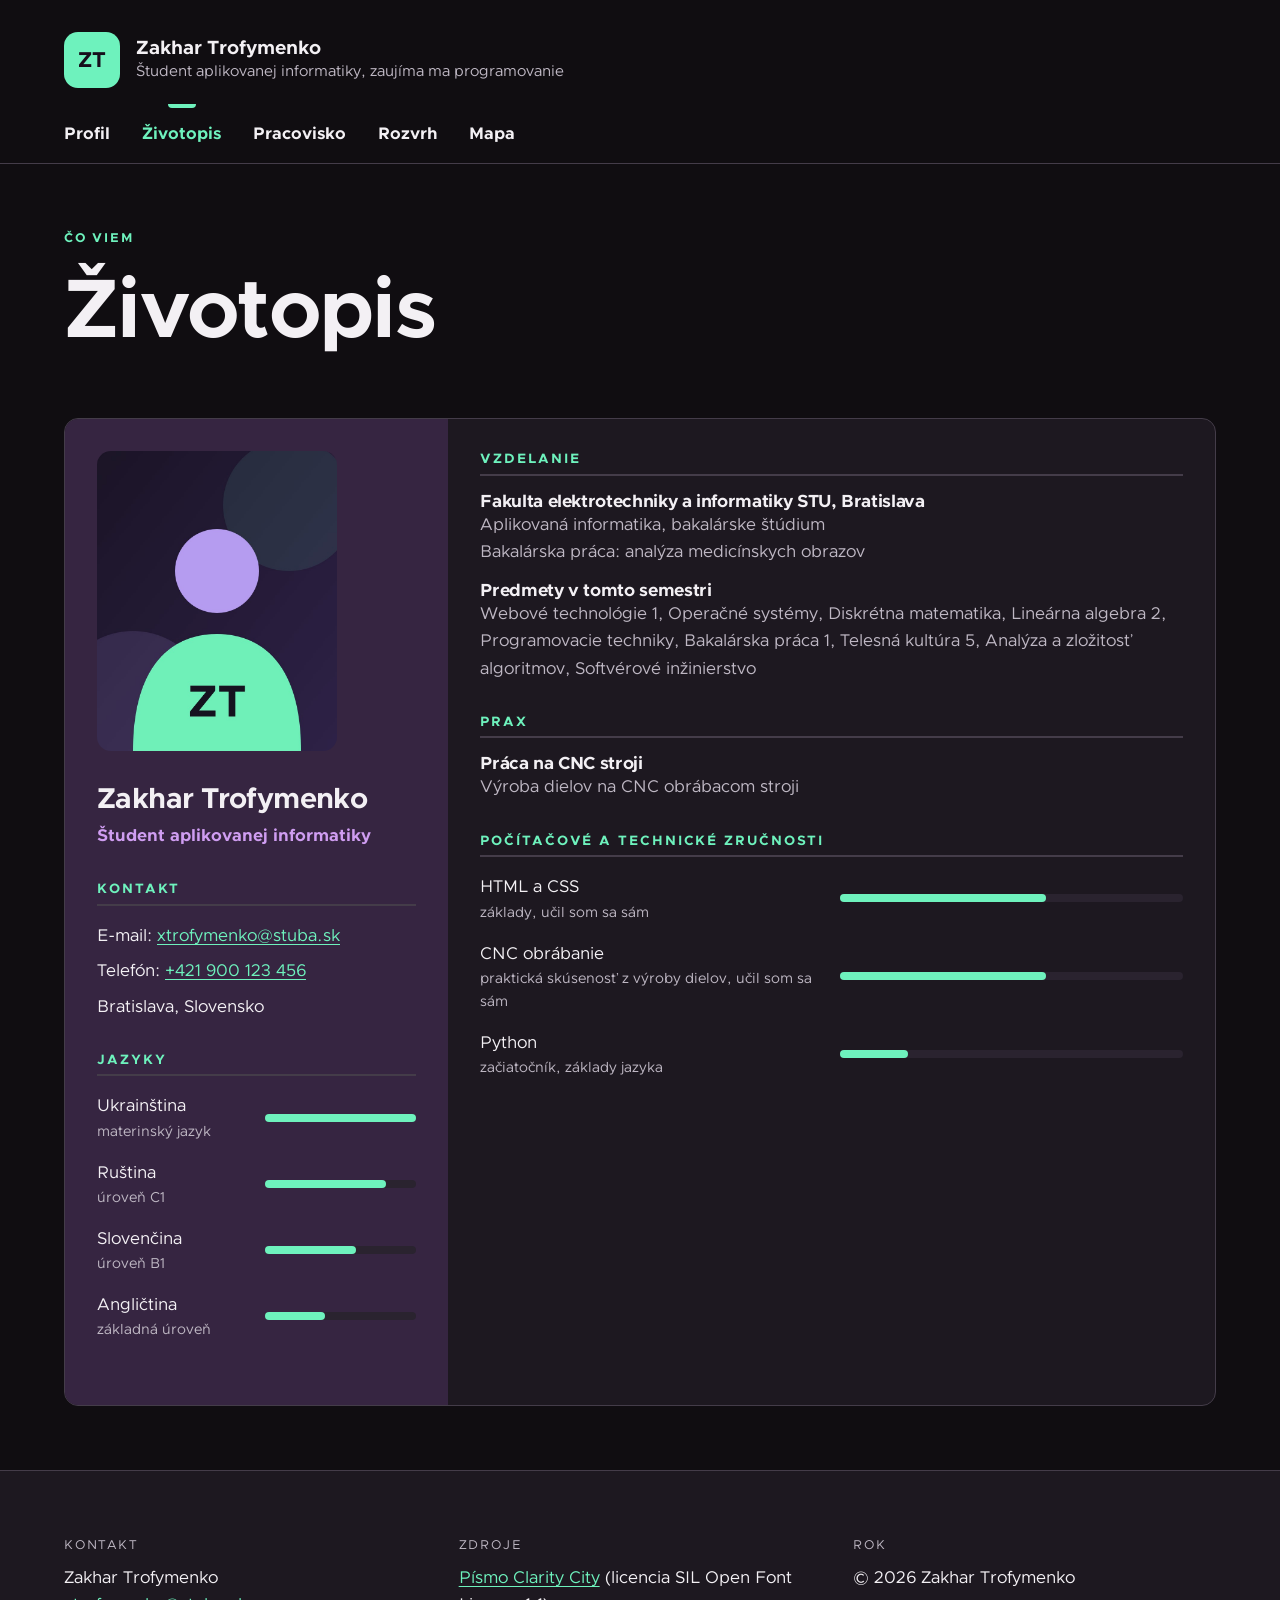
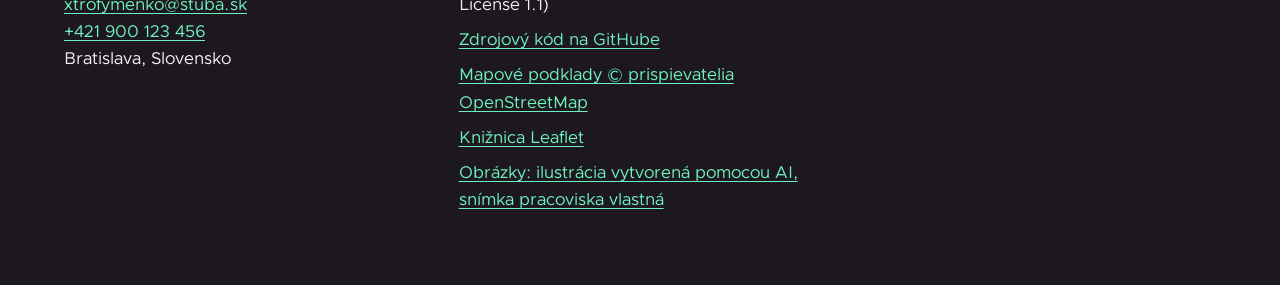
==== commit a6d007b0: "Added docs and changed footer" ====
--- a/pages/cv.html
+++ b/pages/cv.html
@@ -10,6 +10,7 @@
   <meta property="og:image" content="../img/me.jpg">
   <link rel="icon" href="../favicon.ico">
   <link rel="stylesheet" href="../css/styles.css">
+  <link rel="stylesheet" href="../css/print.css" media="print">
 </head>
 <body>
   <header class="header">
@@ -160,10 +161,16 @@
             <a href="https://fonts.google.com/specimen/Clarity+City" target="_blank" rel="noopener noreferrer">Písmo Clarity City</a> (licencia SIL Open Font License 1.1)
           </li>
           <li>
-            <a href="https://github.com/ZaharTrofym/webte-zadanie1/tree/main/img" target="_blank" rel="noopener noreferrer">Obrázky: vlastné ilustrácie</a>
+            <a href="https://github.com/ZaharTrofym/webte-zadanie1" target="_blank" rel="noopener noreferrer">Zdrojový kód na GitHube</a>
           </li>
           <li>
-            <a href="https://github.com/ZaharTrofym/webte-zadanie1" target="_blank" rel="noopener noreferrer">Zdrojový kód na GitHube</a>
+            <a href="https://www.openstreetmap.org/copyright" target="_blank" rel="noopener noreferrer">Mapové podklady © prispievatelia OpenStreetMap</a>
+          </li>
+          <li>
+            <a href="https://leafletjs.com/" target="_blank" rel="noopener noreferrer">Knižnica Leaflet</a>
+          </li>
+          <li>
+            <a href="https://github.com/ZaharTrofym/webte-zadanie1/tree/main/img" target="_blank" rel="noopener noreferrer">Obrázky: ilustrácia vytvorená pomocou AI, snímka pracoviska vlastná</a>
           </li>
         </ul> 
       </div>
--- a/css/styles.css
+++ b/css/styles.css
@@ -63,6 +63,9 @@
   --gutter: clamp(16px, 5vw, 80px);
   --container-max: 1240px;
   --panel-height: 12rem;
+
+  --color-print-bg: #fff;
+  --color-print-text: #000;
 }
 
 *, *::before, *::after { box-sizing: border-box; }
@@ -179,6 +182,7 @@
 
 .header__logo {
   display: grid;
+  flex-shrink: 0;
   width: 56px;
   height: 56px;
   background: var(--color-primary);
@@ -467,10 +471,10 @@
 }
 
 .skill {
-  display: flex;
+  display: grid;
+  grid-template-columns: repeat(auto-fit, minmax(7rem, 1fr));
   align-items: center;
-  justify-content: space-between;
-  gap: var(--space);
+  gap: var(--space-sm) var(--space);
   margin-bottom: var(--space);
 }
 
@@ -482,7 +486,7 @@
 
 .skill__bar {
   position: relative;
-  width: 140px;
+  width: 100%;
   height: 8px;
   border-radius: var(--radius-pill);
   background: var(--color-surface-alt);
@@ -532,12 +536,560 @@
   color: var(--color-muted);
 }
 
+.workspace__title {
+  margin-bottom: var(--space-lg);
+}
+
 .workspace__stage {
+  position: relative;
   width: 100%;
-  border-radius: var(--radius);
   border: 1px solid var(--color-border);
+  border-radius: var(--radius);
+}
+
+.workspace__image {
+  display: block;
+  width: 100%;
+  height: auto;
+  border-radius: calc(var(--radius) - 1px);
+}
+
+.hotspots {
+  --dot-size: 44px;
+  position: absolute;
+  inset: 0;
+  margin: 0;
+  padding: 0;
+  list-style: none;
+  pointer-events: none;
+}
+
+.hotspot {
+  position: absolute;
+  left: var(--x);
+  top: var(--y);
+}
+
+.hotspot:hover,
+.hotspot:focus-within {
+  z-index: 2;
+}
+
+.hotspot__dot {
+  position: absolute;
+  left: 0;
+  top: 0;
+  transform: translate(-50%, -50%);
+  display: grid;
+  place-items: center;
+  width: var(--dot-size);
+  height: var(--dot-size);
+  padding: 0;
+  border: 2px solid var(--color-accent);
+  border-radius: 50%;
+  background: var(--color-overlay);
+  color: var(--color-accent);
+  font: inherit;
+  font-size: 1.0625rem;
+  font-weight: 700;
+  line-height: 1;
+  cursor: pointer;
+  /* box-shadow: var(--shadow); */
+  pointer-events: auto;
+  transition: 0.2s;
+}
+
+.hotspot:hover .hotspot__dot,
+.hotspot:focus-within .hotspot__dot {
+  background: var(--color-accent);
+  color: var(--color-on-primary);
+  transform: translate(-50%, -50%);
+  box-shadow: 0 0 0 4px var(--color-accent);
+}
+
+.hotspot__panel {
+  position: absolute;
+  top: 24px;
+  left: 24px;
+  z-index: 1;
+  width: min(300px, 70vw);
+  padding: var(--space);
+  border: 1px solid var(--color-accent);
+  border-radius: var(--radius);
+  background: var(--color-surface);
+  color: var(--color-text);
+  box-shadow: var(--shadow);
+  opacity: 0;
+  visibility: hidden;
+  pointer-events: auto;
+  transition: opacity 0.2s, visibility 0.2s;
+}
+
+.hotspot__panel::before {
+  content: "";
+  position: absolute;
+  inset: -24px;
+  z-index: -1;
+}
+
+.hotspot:hover .hotspot__panel,
+.hotspot:focus-within .hotspot__panel {
+  opacity: 1;
+  visibility: visible;
+}
+
+.hotspot--left .hotspot__panel {
+  left: auto;
+  right: 24px;
+}
+
+.hotspot--up .hotspot__panel {
+  top: auto;
+  bottom: 24px;
+}
+
+.hotspot__tag {
+  display: inline-block;
+  margin: 0 0 var(--space);
+  padding: 2px 8px;
+  border-radius: var(--radius-pill);
+  background: var(--color-accent);
+  color: var(--color-on-primary);
+  font-size: 0.7rem;
+  font-weight: 700;
+  text-transform: uppercase;
+}
+
+.hotspot__title {
+  margin: 0 0 var(--space-sm);
+  font-size: 1.1rem;
+}
+
+.hotspot__text {
+  margin: 0;
+  font-size: 0.95rem;
+}
+
+.hotspot__link {
+  display: inline-block;
+  margin-top: var(--space-sm);
+  font-weight: 700;
+}
+
+.status {
+  margin-bottom: var(--space-xl);
+  padding: var(--space) var(--space-lg);
+  border: 1px solid var(--color-border);
+  border-left: 4px solid var(--color-primary);
+  border-radius: var(--radius);
+  background: var(--color-surface);
+}
+
+.schedule__title {
+  margin-bottom: var(--space);
+}
+
+.filters {
+  display: flex;
+  gap: var(--space-lg);
+  margin-bottom: var(--space);
+  border-bottom: 1px solid var(--color-border);
+}
+
+.filters__button {
+  position: relative;
+  padding: var(--space) 0;
+  border: 0;
+  background: none;
+  color: var(--color-text);
+  font: inherit;
+  font-weight: 700;
+  cursor: pointer;
+}
+
+.filters__button::before {
+  content: "";
+  position: absolute;
+  top: 0;
+  left: 50%;
+  width: 28px;
+  height: 4px;
+  border-radius: 0 0 4px 4px;
+  transform: translateX(-50%);
+}
+
+.filters__button:hover::before {
+  background: var(--color-border);
+}
+
+.filters__button[aria-pressed="true"] {
+  color: var(--color-primary);
+}
+
+.filters__button[aria-pressed="true"]::before {
+  background: var(--color-primary);
+}
+
+.lesson--lecture {
+  --lesson-color: var(--color-primary);
+  --lesson-soft: var(--color-primary-soft);
+}
+
+.lesson--exercise {
+  --lesson-color: var(--color-secondary);
+  --lesson-soft: var(--color-secondary-soft);
+}
+
+.lesson--pe {
+  --lesson-color: var(--color-accent);
+  --lesson-soft: var(--color-accent-soft);
+}
+
+.legend {
+  display: flex;
+  flex-wrap: wrap;
+  gap: var(--space);
+  margin-bottom: var(--space);
+  color: var(--color-muted);
+  font-size: 0.9rem;
+}
+
+.legend__item {
+  display: flex;
+  align-items: center;
+  gap: var(--space-sm);
+}
+
+.legend__item::before {
+  content: "";
+  width: 14px;
+  height: 14px;
+  border-radius: 4px;
+  background: var(--lesson-color);
+}
+
+.schedule__empty {
+  margin-bottom: var(--space);
+  padding: var(--space);
+  border: 1px solid var(--color-accent);
+  border-radius: var(--radius);
+  background: var(--color-accent-soft);
+}
+
+.table-wrap {
+  overflow-x: auto;
+  border-radius: var(--radius);
+  box-shadow: 0 0 0 1px var(--color-border);
+}
+
+.timetable {
+  width: 100%;
+  min-width: 720px;
+  table-layout: fixed;
+  border-collapse: collapse;
+}
+
+.timetable th,
+.timetable td {
+  height: 54px;
+  padding: var(--space-sm);
+  border: 1px solid var(--color-border);
+  text-align: center;
+  font-size: 0.9rem;
+}
+
+.timetable thead th {
+  background: var(--color-surface-brand);
+  font-size: 0.8rem;
+  letter-spacing: 0.1em;
+  text-transform: uppercase;
+}
+
+.timetable thead th:first-child,
+.timetable tbody th {
+  width: 7.5rem;
+}
+
+.timetable tbody th {
+  background: var(--color-surface-alt);
+  color: var(--color-muted);
+  font-weight: 400;
+}
+
+.timetable tbody tr:nth-of-type(even) .free {
+  background: var(--color-surface);
+}
+
+.free {
+  background: var(--color-bg);
+  color: var(--color-muted);
+  font-size: 0.85rem;
+}
+
+.lesson {
+  background: var(--lesson-soft);
+  box-shadow: inset 4px 0 0 var(--lesson-color);
+  line-height: 1.3;
+  transition: opacity 0.2s;
+}
+
+.lesson__type,
+.lesson__title {
+  display: block;
+}
+
+.lesson__type {
+  margin-bottom: 2px;
+  color: var(--color-muted);
+  font-size: 0.7rem;
+  letter-spacing: 0.12em;
+  text-transform: uppercase;
+}
+
+.lesson__title {
+  font-weight: 700;
+}
+
+.lesson--now {
+  outline: 3px solid var(--lesson-color);
+  outline-offset: -3px;
+}
+
+.lesson--dimmed {
+  opacity: 0.2;
+}
+
+.progress {
+  margin-top: var(--space-xl);
+}
+
+.progress__title {
+  margin-bottom: var(--space);
+}
+
+.progress__label {
+  display: flex;
+  justify-content: space-between;
+  margin-bottom: var(--space-sm);
+  font-weight: 700;
+}
+
+.progress__track {
+  height: 14px;
+  border-radius: var(--radius-pill);
+  background: var(--color-surface-alt);
   overflow: hidden;
 }
+
+.progress__fill {
+  width: 0;
+  height: 100%;
+  border-radius: inherit;
+  background: var(--color-accent);
+  transition: width 0.3s;
+}
+
+button.button {
+  background: none;
+  font-family: inherit;
+  cursor: pointer;
+}
+
+.map-layout {
+  display: grid;
+  grid-template-columns: minmax(0, 2fr) minmax(280px, 1fr);
+  gap: var(--space-lg);
+  align-items: start;
+}
+
+.map {
+  z-index: 0;
+  height: 560px;
+  border: 1px solid var(--color-border);
+  border-radius: var(--radius);
+  background: var(--color-surface);
+}
+
+.map-source {
+  margin-top: var(--space-sm);
+  color: var(--color-muted);
+  font-size: 0.85rem;
+}
+
+.map-panel .eyebrow {
+  margin-bottom: var(--space-sm);
+}
+
+.map-result {
+  margin-bottom: var(--space);
+  padding: var(--space) var(--space-lg);
+  border: 1px solid var(--color-border);
+  border-left: 4px solid var(--color-accent);
+  border-radius: var(--radius);
+  background: var(--color-accent-soft);
+}
+
+.map-panel__add {
+  width: 100%;
+  margin-bottom: var(--space-lg);
+}
+
+.point-form {
+  margin-bottom: var(--space-lg);
+  padding: var(--space);
+  border: 1px solid var(--color-border);
+  border-radius: var(--radius);
+  background: var(--color-surface);
+}
+
+.point-form__label {
+  display: block;
+  margin-bottom: var(--space-sm);
+  font-weight: 700;
+}
+
+.point-form__input {
+  width: 100%;
+  margin-bottom: var(--space);
+  padding: 0.6rem var(--space);
+  border: 1px solid var(--color-border);
+  border-radius: var(--radius);
+  background: var(--color-bg);
+  color: var(--color-text);
+  font: inherit;
+}
+
+.point-form__buttons {
+  display: flex;
+  flex-wrap: wrap;
+  gap: var(--space-sm);
+}
+
+.points__item {
+  display: flex;
+  margin-bottom: var(--space-sm);
+  border: 1px solid var(--color-border);
+  border-radius: var(--radius);
+  background: var(--color-surface);
+  overflow: hidden;
+}
+
+.points__select {
+  flex: 1;
+  padding: var(--space-sm) var(--space);
+  border: 0;
+  background: none;
+  color: var(--color-text);
+  font: inherit;
+  text-align: left;
+  cursor: pointer;
+}
+
+.points__select[aria-pressed="true"] {
+  background: var(--color-primary-soft);
+  box-shadow: inset 4px 0 0 var(--color-primary);
+}
+
+.points__name,
+.points__distance {
+  display: block;
+}
+
+.points__name {
+  font-weight: 700;
+}
+
+.points__distance {
+  color: var(--color-muted);
+  font-size: 0.9rem;
+}
+
+.points__delete {
+  padding: 0 var(--space);
+  border: 0;
+  border-left: 1px solid var(--color-border);
+  background: none;
+  color: var(--color-muted);
+  font: inherit;
+  font-size: 1.4rem;
+  cursor: pointer;
+}
+
+.points__delete:hover {
+  color: var(--color-accent);
+}
+
+.points-empty {
+  padding: var(--space);
+  border: 2px dashed var(--color-border);
+  border-radius: var(--radius);
+  color: var(--color-muted);
+}
+
+.map-marker {
+  display: grid;
+  place-items: center;
+  border: 3px solid var(--color-bg);
+  border-radius: 50%;
+  color: var(--color-on-primary);
+  font-weight: 700;
+  box-shadow: var(--shadow);
+}
+
+.map-marker--school {
+  background: var(--color-primary);
+}
+
+.map-marker--home {
+  background: var(--color-secondary);
+}
+
+.map-marker--point {
+  background: var(--color-accent);
+}
+
+.map-marker--selected {
+  border-color: var(--color-text);
+}
+
+.map-marker--new {
+  border: 3px dashed var(--color-text);
+  background: var(--color-surface);
+  color: var(--color-text);
+}
+
+.route-line {
+  stroke: var(--color-accent);
+  stroke-width: 4px;
+}
+
+.route-tooltip {
+  border: 1px solid var(--color-accent);
+  background: var(--color-surface);
+  color: var(--color-text);
+  font-family: inherit;
+  font-weight: 700;
+}
+
+
+
+
+
+
+
+
+
+
+
+
+
+
+
+
+
+
+
+
 
 @media (max-width: 768px) {
   .header__slogan {
@@ -645,13 +1197,82 @@
   .cv {
     grid-template-columns: 1fr;
   }
-}
-
-/* @media (prefers-reduced-motion: reduce) {
+
+  .hotspots {
+    --dot-size: 36px;
+  }
+
+  /* reserve the panel space so the page never jumps */
+  .workspace__stage {
+    margin-bottom: calc(var(--panel-height) + var(--space));
+  }
+
+  .hotspot {
+    position: static;
+  }
+
+  .hotspot__dot {
+    left: var(--x);
+    top: var(--y);
+  }
+
+  .hotspot .hotspot__panel {
+    top: 100%;
+    bottom: auto;
+    left: 0;
+    right: 0;
+    width: auto;
+    margin-top: var(--space-sm);
+    overflow: auto;
+    transition: none;
+  }
+
+  .hotspot__panel::before {
+    display: none;
+  }
+
+  .hotspots:not(:has(.hotspot:hover, .hotspot:focus-within)) .hotspot:first-child .hotspot__panel {
+    opacity: 1;
+    visibility: visible;
+  }
+
+  .hotspots:not(:has(.hotspot:hover, .hotspot:focus-within)) .hotspot:first-child .hotspot__dot {
+    background: var(--color-accent-soft);
+  }
+
+    .filters {
+    gap: var(--space);
+  }
+
+  .timetable {
+    min-width: 640px;
+  }
+
+  .timetable th,
+  .timetable td {
+    padding: 4px;
+    font-size: 0.8rem;
+  }
+
+  .timetable thead th:first-child,
+  .timetable tbody th {
+    width: 6rem;
+  }
+
+  .map-layout {
+    grid-template-columns: 1fr;
+  }
+
+  .map {
+    height: 380px;
+  }
+}
+
+@media (prefers-reduced-motion: reduce) {
   *,
   *::before,
   *::after {
     transition: none !important;
     animation: none !important;
   }
-} */+}
--- a/css/print.css
+++ b/css/print.css
@@ -0,0 +1,96 @@
+@page {
+  size: A4;
+  margin: 1cm;
+}
+
+@media print {
+  body {
+    background: var(--color-print-bg);
+    color: var(--color-print-text);
+    font-size: 10pt;
+    line-height: 1.35;
+  }
+
+  .header,
+  .nav,
+  .footer,
+  .eyebrow {
+    display: none;
+  }
+
+  .cv__heading {
+    display: block;
+  }
+
+  .page-intro {
+    margin-bottom: 0;
+  }
+
+  .page-title {
+    font-size: 34pt;
+    padding: 0.5cm 0.5cm 0 0.5cm;
+  }
+
+  .main {
+    padding-block: 0;
+  }
+
+  .container {
+    width: 100%;
+  }
+
+  .cv {
+    grid-template-columns: 30% 1fr;
+    border: none;
+    border-radius: 0;
+    background: var(--color-print-bg);
+  }
+
+  .cv__side .skill {
+    flex-direction: column;
+    align-items: stretch;
+    gap: 0.1cm;
+  }
+
+  .cv__side .skill__bar {
+    width: 100%;
+  }
+
+  .cv__side,
+  .cv__content {
+    background: var(--color-print-bg);
+    padding: 0 0.5cm;
+  }
+
+  .cv__photo {
+    max-width: 3cm;
+  }
+
+  .cv__role,
+  .cv__heading,
+  .cv__entry-meta,
+  .skill__note,
+  a {
+    color: var(--color-print-text);
+  }
+
+  .cv__name {
+    font-size: 16pt;
+  }
+
+  .cv__block,
+  .cv__entry,
+  .skill {
+    margin-bottom: 0.5cm;
+  }
+
+  .skill__bar {
+    flex-shrink: 0;
+  }
+
+  .skill__bar,
+  .skill__bar::after {
+    print-color-adjust: exact;
+    -webkit-print-color-adjust: exact;
+  }
+}
